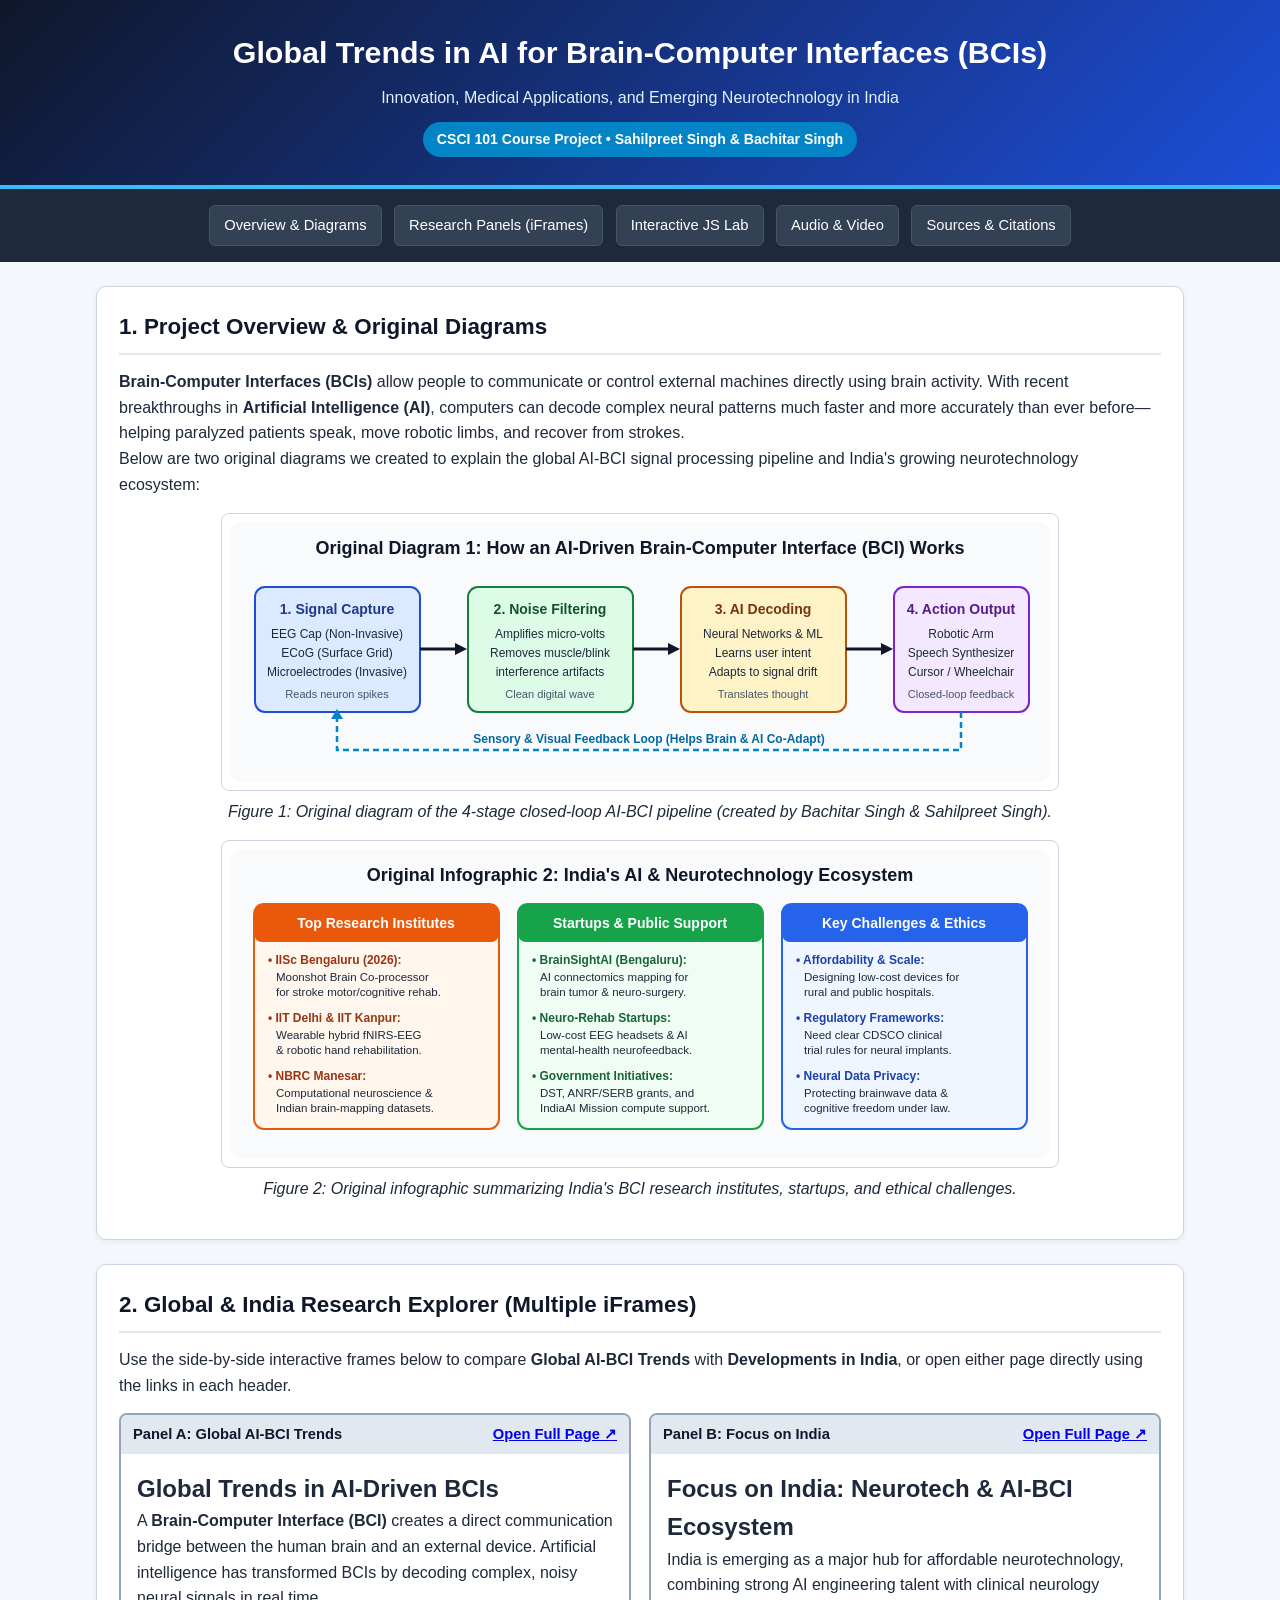
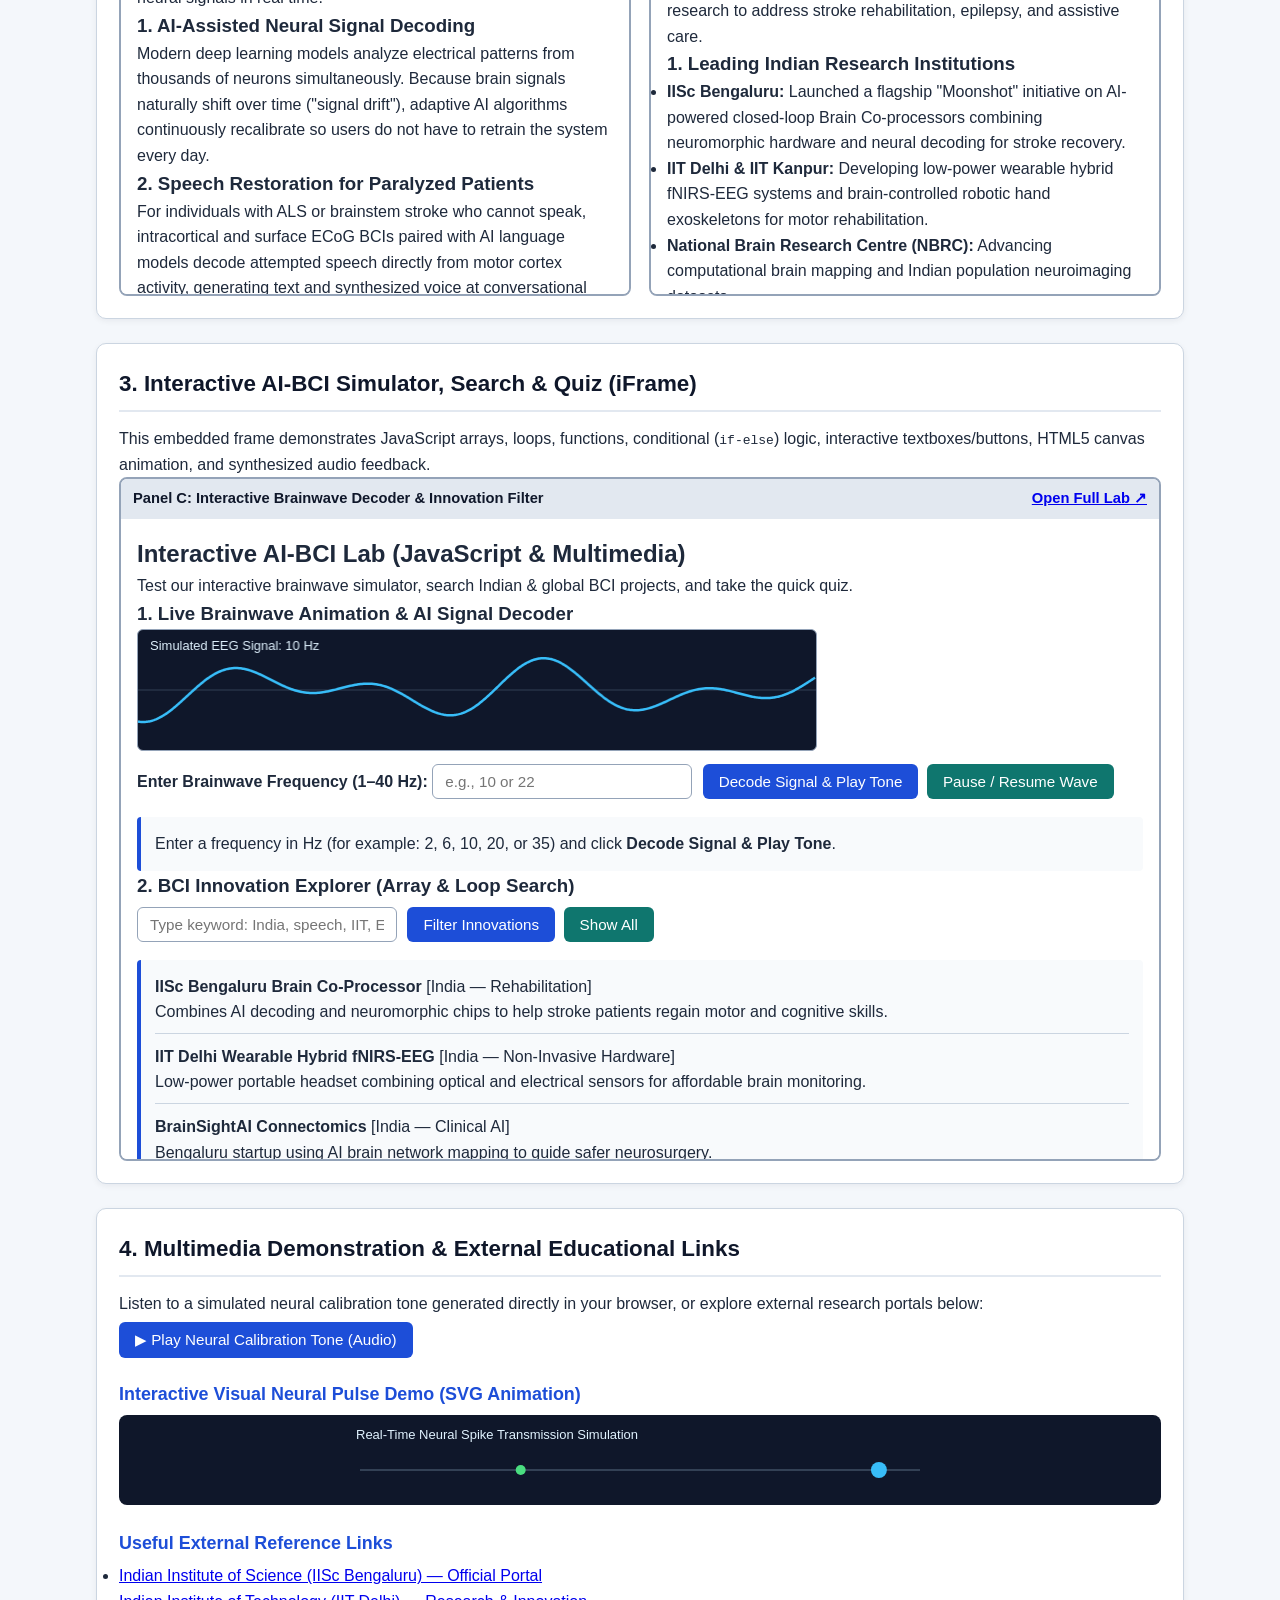
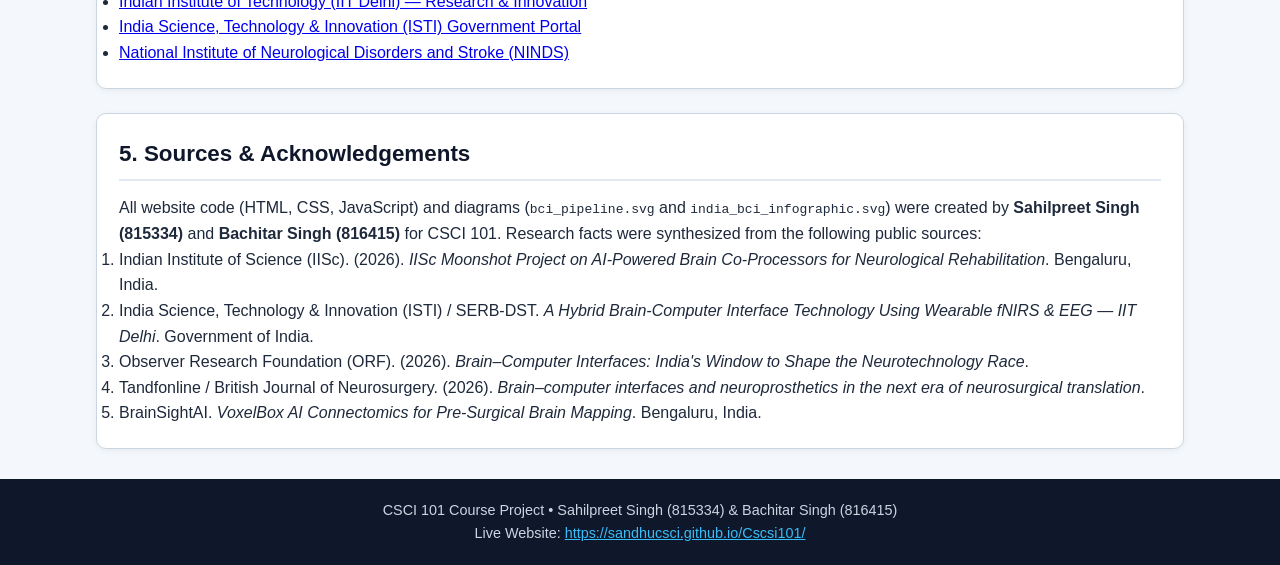
==== index.html @ 4a414115 "Add files via upload" ====
<!DOCTYPE html>
<html lang="en">
<head>
  <meta charset="UTF-8">
  <meta name="viewport" content="width=device-width, initial-scale=1.0">
  <title>Global Trends in AI for Brain-Computer Interfaces (BCIs) — India Focus</title>
  <link rel="stylesheet" href="style.css">
</head>
<body>

  <header>
    <h1>Global Trends in AI for Brain-Computer Interfaces (BCIs)</h1>
    <p>Innovation, Medical Applications, and Emerging Neurotechnology in India</p>
    <div class="pulse-badge">CSCI 101 Course Project • Sahilpreet Singh &amp; Bachitar Singh</div>
  </header>

  <nav>
    <a href="#overview">Overview &amp; Diagrams</a>
    <a href="#iframes-section">Research Panels (iFrames)</a>
    <a href="#interactive-lab">Interactive JS Lab</a>
    <a href="#multimedia-section">Audio &amp; Video</a>
    <a href="#sources">Sources &amp; Citations</a>
  </nav>

  <div class="container">

    <!-- Section 1: Overview & Original Diagrams -->
    <section id="overview" class="card">
      <h2>1. Project Overview &amp; Original Diagrams</h2>
      <p>
        <strong>Brain-Computer Interfaces (BCIs)</strong> allow people to communicate or control external machines directly using brain activity. With recent breakthroughs in <strong>Artificial Intelligence (AI)</strong>, computers can decode complex neural patterns much faster and more accurately than ever before—helping paralyzed patients speak, move robotic limbs, and recover from strokes.
      </p>
      <p>
        Below are two original diagrams we created to explain the global AI-BCI signal processing pipeline and India's growing neurotechnology ecosystem:
      </p>

      <div class="diagram-wrap">
        <img src="bci_pipeline.svg" alt="Original Diagram showing AI Brain-Computer Interface signal capture, filtering, AI decoding, and output">
        <p><em>Figure 1: Original diagram of the 4-stage closed-loop AI-BCI pipeline (created by Bachitar Singh &amp; Sahilpreet Singh).</em></p>
      </div>

      <div class="diagram-wrap">
        <img src="india_bci_infographic.svg" alt="Original Infographic of India's AI and Neurotechnology Ecosystem">
        <p><em>Figure 2: Original infographic summarizing India's BCI research institutes, startups, and ethical challenges.</em></p>
      </div>
    </section>

    <!-- Section 2: Multiple iFrames Organizing Research Content -->
    <section id="iframes-section" class="card">
      <h2>2. Global &amp; India Research Explorer (Multiple iFrames)</h2>
      <p>
        Use the side-by-side interactive frames below to compare <strong>Global AI-BCI Trends</strong> with <strong>Developments in India</strong>, or open either page directly using the links in each header.
      </p>

      <div class="iframe-grid">
        <div class="frame-box">
          <div class="frame-header">
            <span>Panel A: Global AI-BCI Trends</span>
            <a href="global.html" target="_blank">Open Full Page ↗</a>
          </div>
          <iframe src="global.html" title="Global Trends in AI-Driven BCIs"></iframe>
        </div>

        <div class="frame-box">
          <div class="frame-header">
            <span>Panel B: Focus on India</span>
            <a href="india.html" target="_blank">Open Full Page ↗</a>
          </div>
          <iframe src="india.html" title="BCI and Neurotechnology Developments in India"></iframe>
        </div>
      </div>
    </section>

    <!-- Section 3: Third iFrame for Interactive JavaScript Lab -->
    <section id="interactive-lab" class="card">
      <h2>3. Interactive AI-BCI Simulator, Search &amp; Quiz (iFrame)</h2>
      <p>
        This embedded frame demonstrates JavaScript arrays, loops, functions, conditional (<code>if-else</code>) logic, interactive textboxes/buttons, HTML5 canvas animation, and synthesized audio feedback.
      </p>
      <div class="frame-box">
        <div class="frame-header">
          <span>Panel C: Interactive Brainwave Decoder &amp; Innovation Filter</span>
          <a href="lab.html" target="_blank">Open Full Lab ↗</a>
        </div>
        <iframe src="lab.html" style="height: 640px;" title="Interactive AI-BCI Simulator and Quiz"></iframe>
      </div>
    </section>

    <!-- Section 4: Multimedia & External Reference Links -->
    <section id="multimedia-section" class="card">
      <h2>4. Multimedia Demonstration &amp; External Educational Links</h2>
      <p>
        Listen to a simulated neural calibration tone generated directly in your browser, or explore external research portals below:
      </p>
      <button class="btn" onclick="playQuickDemoSound()">▶ Play Neural Calibration Tone (Audio)</button>
      <span id="audioStatus" style="margin-left:10px; font-weight:bold; color:#0f766e;"></span>

      <div style="margin-top: 16px;">
        <h3>Interactive Visual Neural Pulse Demo (SVG Animation)</h3>
        <svg width="100%" height="90" viewBox="0 0 600 90" style="background:#0f172a; border-radius:8px;">
          <text x="16" y="24" fill="#e0f2fe" font-family="Arial" font-size="13">Real-Time Neural Spike Transmission Simulation</text>
          <line x1="20" y1="55" x2="580" y2="55" stroke="#334155" stroke-width="2"/>
          <circle cx="20" cy="55" r="8" fill="#38bdf8">
            <animate attributeName="cx" from="20" to="580" dur="2.5s" repeatCount="indefinite"/>
          </circle>
          <circle cx="20" cy="55" r="5" fill="#4ade80">
            <animate attributeName="cx" from="20" to="580" dur="1.8s" repeatCount="indefinite"/>
          </circle>
        </svg>
      </div>

      <h3 style="margin-top: 16px;">Useful External Reference Links</h3>
      <ul>
        <li><a href="https://www.iisc.ac.in/" target="_blank" rel="noopener">Indian Institute of Science (IISc Bengaluru) — Official Portal</a></li>
        <li><a href="https://home.iitd.ac.in/" target="_blank" rel="noopener">Indian Institute of Technology (IIT Delhi) — Research &amp; Innovation</a></li>
        <li><a href="https://www.indiascienceandtechnology.gov.in/" target="_blank" rel="noopener">India Science, Technology &amp; Innovation (ISTI) Government Portal</a></li>
        <li><a href="https://www.ninds.nih.gov/" target="_blank" rel="noopener">National Institute of Neurological Disorders and Stroke (NINDS)</a></li>
      </ul>
    </section>

    <!-- Section 5: Acknowledgements & Sources -->
    <section id="sources" class="card">
      <h2>5. Sources &amp; Acknowledgements</h2>
      <p>
        All website code (HTML, CSS, JavaScript) and diagrams (<code>bci_pipeline.svg</code> and <code>india_bci_infographic.svg</code>) were created by <strong>Sahilpreet Singh (815334)</strong> and <strong>Bachitar Singh (816415)</strong> for CSCI 101. Research facts were synthesized from the following public sources:
      </p>
      <ol>
        <li>Indian Institute of Science (IISc). (2026). <em>IISc Moonshot Project on AI-Powered Brain Co-Processors for Neurological Rehabilitation</em>. Bengaluru, India.</li>
        <li>India Science, Technology &amp; Innovation (ISTI) / SERB-DST. <em>A Hybrid Brain-Computer Interface Technology Using Wearable fNIRS &amp; EEG — IIT Delhi</em>. Government of India.</li>
        <li>Observer Research Foundation (ORF). (2026). <em>Brain–Computer Interfaces: India's Window to Shape the Neurotechnology Race</em>.</li>
        <li>Tandfonline / British Journal of Neurosurgery. (2026). <em>Brain–computer interfaces and neuroprosthetics in the next era of neurosurgical translation</em>.</li>
        <li>BrainSightAI. <em>VoxelBox AI Connectomics for Pre-Surgical Brain Mapping</em>. Bengaluru, India.</li>
      </ol>
    </section>

  </div>

  <footer>
    <p>CSCI 101 Course Project • Sahilpreet Singh (815334) &amp; Bachitar Singh (816415)</p>
    <p>Live Website: <a href="https://sandhucsci.github.io/Cscsi101/">https://sandhucsci.github.io/Cscsi101/</a></p>
  </footer>

  <script>
    function playQuickDemoSound() {
      var AudioCtx = window.AudioContext || window.webkitAudioContext;
      var ctx = new AudioCtx();
      var osc = ctx.createOscillator();
      var gain = ctx.createGain();
      osc.type = "triangle";
      osc.frequency.value = 440;
      gain.gain.setValueAtTime(0.18, ctx.currentTime);
      gain.gain.exponentialRampToValueAtTime(0.001, ctx.currentTime + 0.6);
      osc.connect(gain);
      gain.connect(ctx.destination);
      osc.start();
      osc.stop(ctx.currentTime + 0.6);
      document.getElementById("audioStatus").textContent = "Playing 440 Hz calibration pulse...";
    }
  </script>
</body>
</html>
---- style.css ----
/* CSCI 101 Project - Shared Stylesheet */
* {
  box-sizing: border-box;
  margin: 0;
  padding: 0;
}

body {
  font-family: Arial, Helvetica, sans-serif;
  background-color: #f4f7fb;
  color: #1e293b;
  line-height: 1.6;
}

header {
  background: linear-gradient(135deg, #0f172a, #1d4ed8);
  color: #ffffff;
  padding: 28px 20px;
  text-align: center;
  border-bottom: 4px solid #38bdf8;
}

header h1 {
  font-size: 1.9rem;
  margin-bottom: 8px;
}

header p {
  font-size: 1rem;
  color: #e0f2fe;
}

/* CSS Keyframe Animation for neural pulse badge */
@keyframes pulseSignal {
  0% { transform: scale(1); box-shadow: 0 0 0 0 rgba(56, 189, 248, 0.7); }
  70% { transform: scale(1.04); box-shadow: 0 0 0 12px rgba(56, 189, 248, 0); }
  100% { transform: scale(1); box-shadow: 0 0 0 0 rgba(56, 189, 248, 0); }
}

.pulse-badge {
  display: inline-block;
  margin-top: 12px;
  padding: 6px 14px;
  background-color: #0284c7;
  color: #ffffff;
  border-radius: 20px;
  font-size: 0.88rem;
  font-weight: bold;
  animation: pulseSignal 2.2s infinite;
}

nav {
  background-color: #1e293b;
  padding: 12px;
  text-align: center;
  position: sticky;
  top: 0;
  z-index: 100;
}

nav a, nav button {
  color: #ffffff;
  background-color: #334155;
  text-decoration: none;
  padding: 8px 14px;
  margin: 4px;
  border-radius: 6px;
  border: 1px solid #475569;
  font-size: 0.92rem;
  cursor: pointer;
  display: inline-block;
  transition: background-color 0.2s;
}

nav a:hover, nav button:hover {
  background-color: #2563eb;
}

.container {
  max-width: 1120px;
  margin: 24px auto;
  padding: 0 16px;
}

.card {
  background-color: #ffffff;
  border: 1px solid #cbd5e1;
  border-radius: 10px;
  padding: 22px;
  margin-bottom: 24px;
  box-shadow: 0 2px 6px rgba(15, 23, 42, 0.06);
}

.card h2 {
  color: #0f172a;
  border-bottom: 2px solid #e2e8f0;
  padding-bottom: 8px;
  margin-bottom: 14px;
  font-size: 1.4rem;
}

.card h3 {
  color: #1d4ed8;
  margin: 14px 0 6px;
  font-size: 1.12rem;
}

.iframe-grid {
  display: grid;
  grid-template-columns: 1fr 1fr;
  gap: 18px;
  margin-top: 14px;
}

@media (max-width: 820px) {
  .iframe-grid {
    grid-template-columns: 1fr;
  }
}

.frame-box {
  border: 2px solid #94a3b8;
  border-radius: 8px;
  overflow: hidden;
  background: #ffffff;
}

.frame-header {
  background-color: #e2e8f0;
  padding: 8px 12px;
  font-weight: bold;
  font-size: 0.92rem;
  color: #0f172a;
  display: flex;
  justify-content: space-between;
  align-items: center;
}

iframe {
  width: 100%;
  height: 440px;
  border: none;
  display: block;
}

.btn {
  background-color: #1d4ed8;
  color: #ffffff;
  border: none;
  padding: 9px 16px;
  border-radius: 6px;
  cursor: pointer;
  font-size: 0.95rem;
  margin: 6px 4px 6px 0;
}

.btn:hover {
  background-color: #1e40af;
}

.btn-secondary {
  background-color: #0f766e;
}

.btn-secondary:hover {
  background-color: #115e59;
}

input[type="text"], select {
  padding: 8px 12px;
  border: 1px solid #94a3b8;
  border-radius: 6px;
  font-size: 0.95rem;
  width: 260px;
  max-width: 100%;
  margin-right: 6px;
}

.output-box {
  margin-top: 12px;
  padding: 14px;
  background-color: #f8fafc;
  border-left: 4px solid #1d4ed8;
  border-radius: 4px;
}

.diagram-wrap {
  text-align: center;
  margin: 16px 0;
}

.diagram-wrap img, .diagram-wrap svg {
  max-width: 100%;
  height: auto;
  border: 1px solid #cbd5e1;
  border-radius: 8px;
  background: #ffffff;
  padding: 8px;
}

table.data-table {
  width: 100%;
  border-collapse: collapse;
  margin-top: 12px;
  font-size: 0.94rem;
}

table.data-table th, table.data-table td {
  border: 1px solid #cbd5e1;
  padding: 10px;
  text-align: left;
}

table.data-table th {
  background-color: #1e293b;
  color: #ffffff;
}

table.data-table tr:nth-child(even) {
  background-color: #f8fafc;
}

footer {
  background-color: #0f172a;
  color: #cbd5e1;
  text-align: center;
  padding: 20px;
  margin-top: 30px;
  font-size: 0.9rem;
}

footer a {
  color: #38bdf8;
}

/* Subpage compact body */
body.subpage {
  background-color: #ffffff;
  padding: 16px;
}
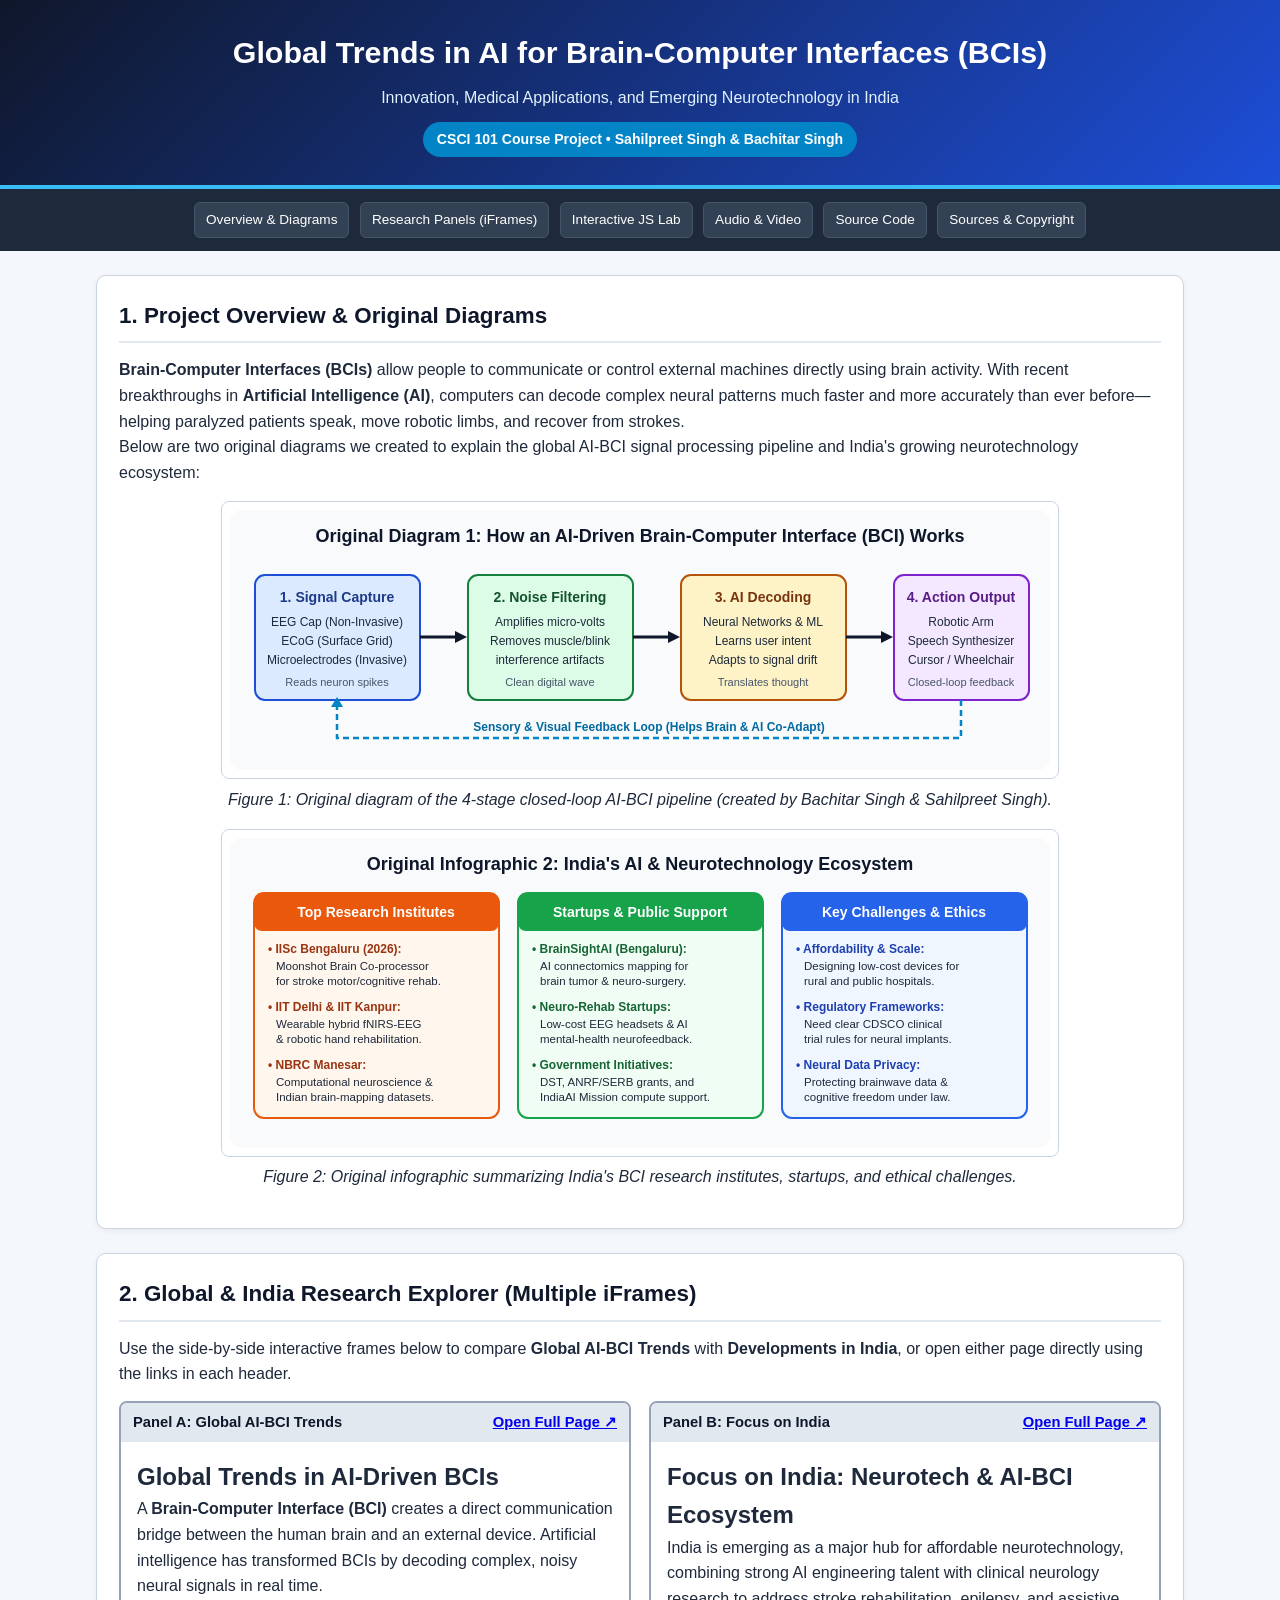
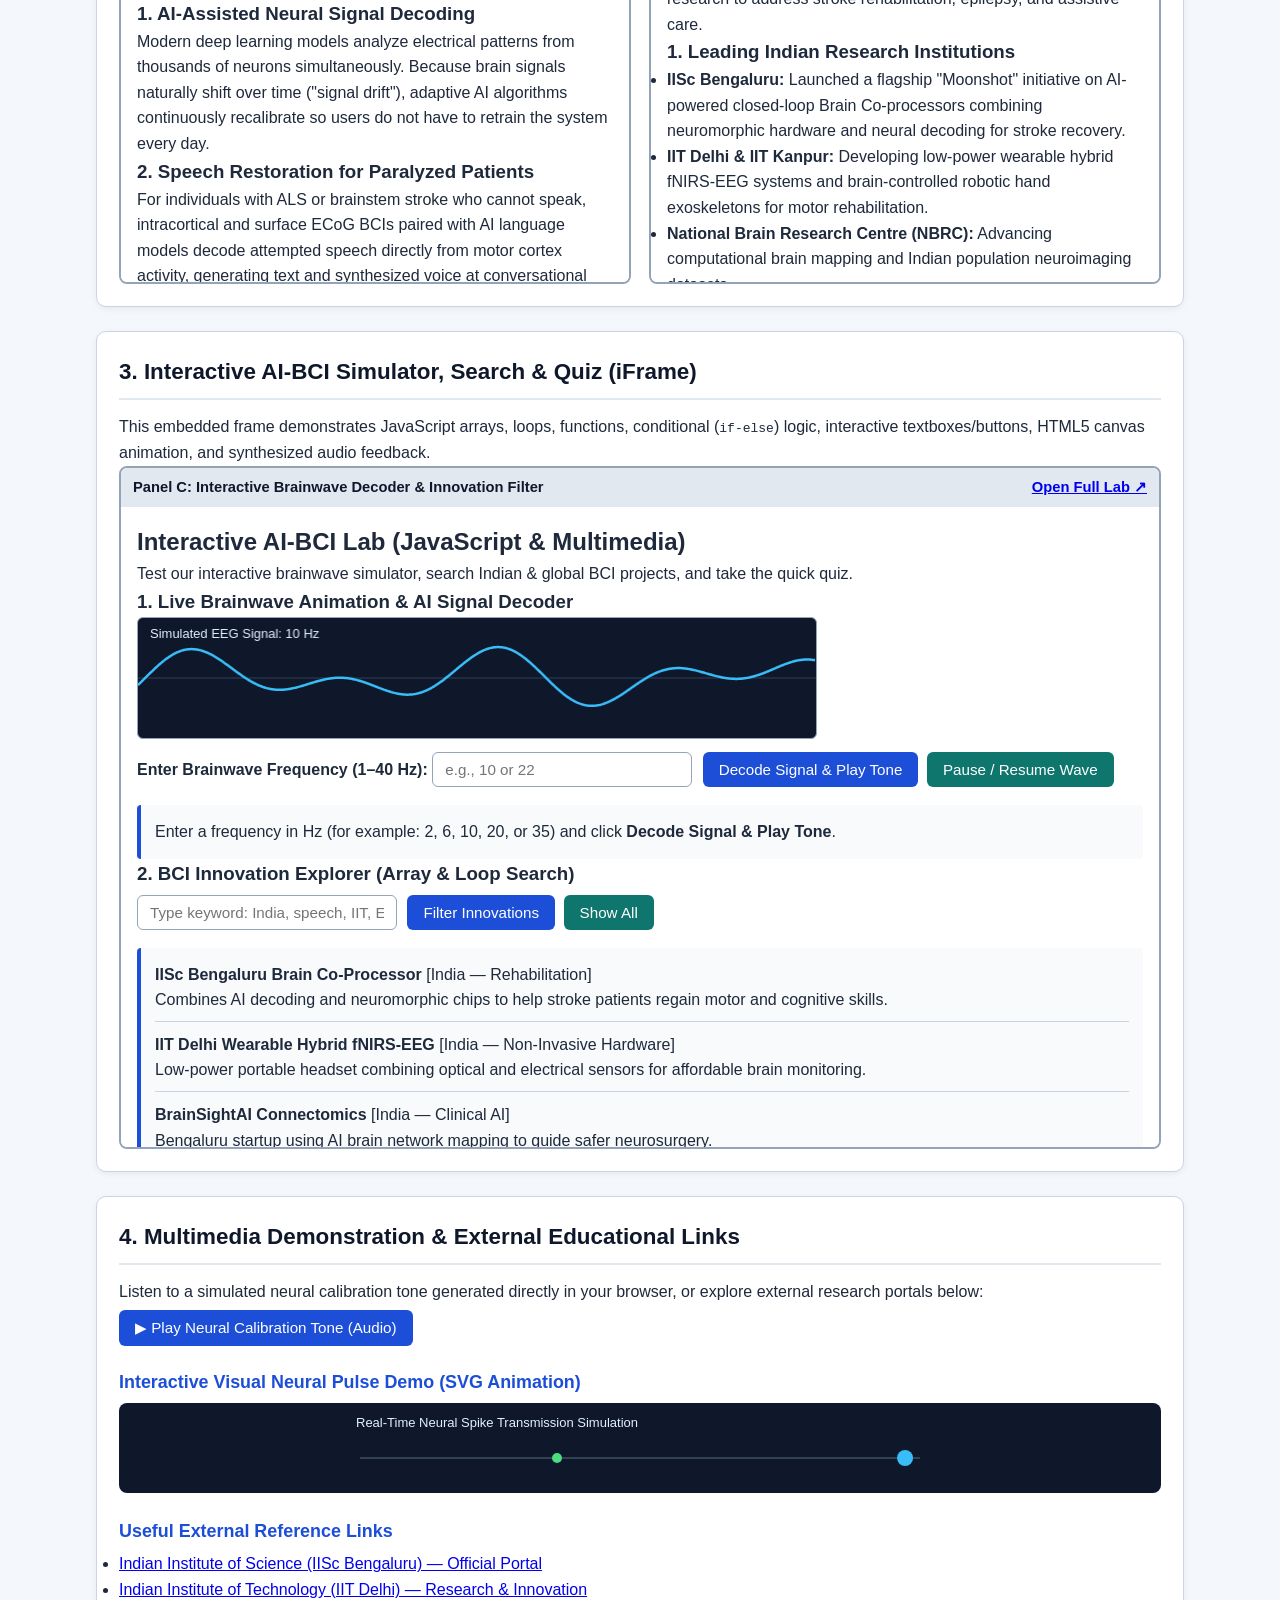
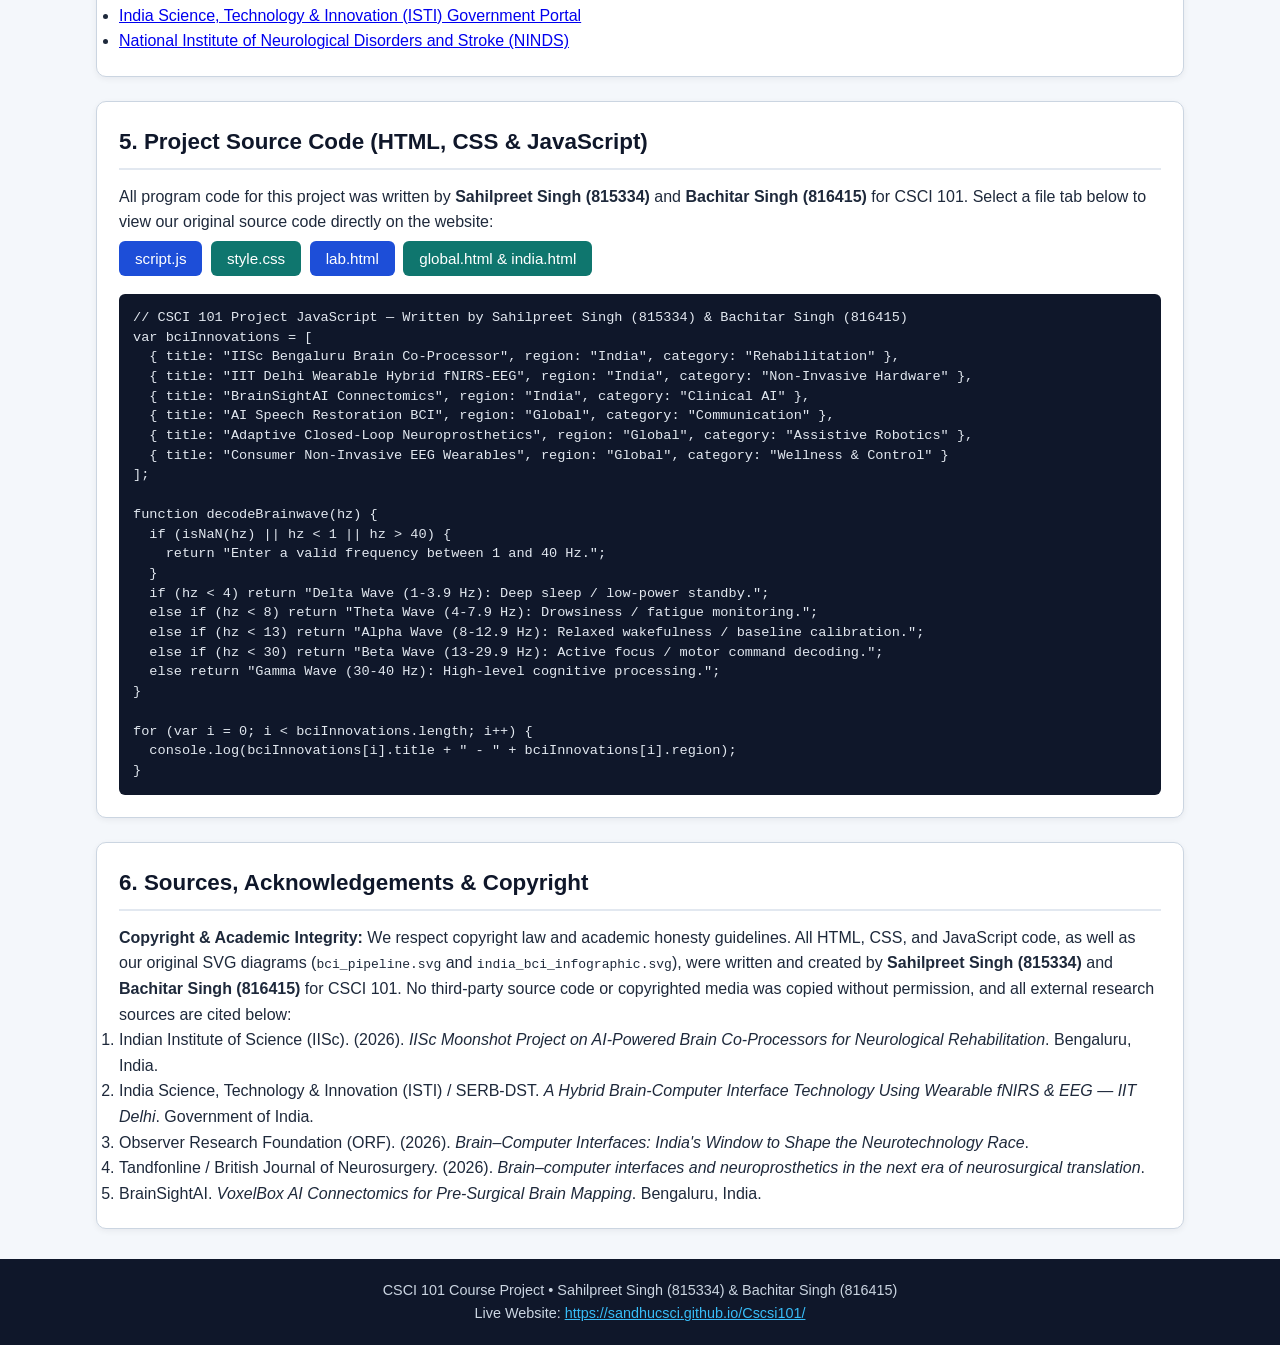
==== commit 935253e9: "Add files via upload" ====
--- a/index.html
+++ b/index.html
@@ -19,7 +19,8 @@
     <a href="#iframes-section">Research Panels (iFrames)</a>
     <a href="#interactive-lab">Interactive JS Lab</a>
     <a href="#multimedia-section">Audio &amp; Video</a>
-    <a href="#sources">Sources &amp; Citations</a>
+    <a href="#source-code-section">Source Code</a>
+    <a href="#sources">Sources &amp; Copyright</a>
   </nav>
 
   <div class="container">
@@ -118,11 +119,49 @@
       </ul>
     </section>
 
-    <!-- Section 5: Acknowledgements & Sources -->
+    <!-- Section 5: Project Source Code Posted Directly on the Website -->
+    <section id="source-code-section" class="card">
+      <h2>5. Project Source Code (HTML, CSS &amp; JavaScript)</h2>
+      <p>
+        All program code for this project was written by <strong>Sahilpreet Singh (815334)</strong> and <strong>Bachitar Singh (816415)</strong> for CSCI 101. Select a file tab below to view our original source code directly on the website:
+      </p>
+      <div>
+        <button class="btn" onclick="showCodeTab('js')">script.js</button>
+        <button class="btn btn-secondary" onclick="showCodeTab('css')">style.css</button>
+        <button class="btn" onclick="showCodeTab('lab')">lab.html</button>
+        <button class="btn btn-secondary" onclick="showCodeTab('subpages')">global.html &amp; india.html</button>
+      </div>
+      <pre id="codeViewer" class="code-box">// CSCI 101 Project JavaScript — Written by Sahilpreet Singh (815334) &amp; Bachitar Singh (816415)
+var bciInnovations = [
+  { title: "IISc Bengaluru Brain Co-Processor", region: "India", category: "Rehabilitation" },
+  { title: "IIT Delhi Wearable Hybrid fNIRS-EEG", region: "India", category: "Non-Invasive Hardware" },
+  { title: "BrainSightAI Connectomics", region: "India", category: "Clinical AI" },
+  { title: "AI Speech Restoration BCI", region: "Global", category: "Communication" },
+  { title: "Adaptive Closed-Loop Neuroprosthetics", region: "Global", category: "Assistive Robotics" },
+  { title: "Consumer Non-Invasive EEG Wearables", region: "Global", category: "Wellness &amp; Control" }
+];
+
+function decodeBrainwave(hz) {
+  if (isNaN(hz) || hz &lt; 1 || hz &gt; 40) {
+    return "Enter a valid frequency between 1 and 40 Hz.";
+  }
+  if (hz &lt; 4) return "Delta Wave (1-3.9 Hz): Deep sleep / low-power standby.";
+  else if (hz &lt; 8) return "Theta Wave (4-7.9 Hz): Drowsiness / fatigue monitoring.";
+  else if (hz &lt; 13) return "Alpha Wave (8-12.9 Hz): Relaxed wakefulness / baseline calibration.";
+  else if (hz &lt; 30) return "Beta Wave (13-29.9 Hz): Active focus / motor command decoding.";
+  else return "Gamma Wave (30-40 Hz): High-level cognitive processing.";
+}
+
+for (var i = 0; i &lt; bciInnovations.length; i++) {
+  console.log(bciInnovations[i].title + " - " + bciInnovations[i].region);
+}</pre>
+    </section>
+
+    <!-- Section 6: Acknowledgements, Sources & Copyright -->
     <section id="sources" class="card">
-      <h2>5. Sources &amp; Acknowledgements</h2>
-      <p>
-        All website code (HTML, CSS, JavaScript) and diagrams (<code>bci_pipeline.svg</code> and <code>india_bci_infographic.svg</code>) were created by <strong>Sahilpreet Singh (815334)</strong> and <strong>Bachitar Singh (816415)</strong> for CSCI 101. Research facts were synthesized from the following public sources:
+      <h2>6. Sources, Acknowledgements &amp; Copyright</h2>
+      <p>
+        <strong>Copyright &amp; Academic Integrity:</strong> We respect copyright law and academic honesty guidelines. All HTML, CSS, and JavaScript code, as well as our original SVG diagrams (<code>bci_pipeline.svg</code> and <code>india_bci_infographic.svg</code>), were written and created by <strong>Sahilpreet Singh (815334)</strong> and <strong>Bachitar Singh (816415)</strong> for CSCI 101. No third-party source code or copyrighted media was copied without permission, and all external research sources are cited below:
       </p>
       <ol>
         <li>Indian Institute of Science (IISc). (2026). <em>IISc Moonshot Project on AI-Powered Brain Co-Processors for Neurological Rehabilitation</em>. Bengaluru, India.</li>
@@ -156,6 +195,98 @@
       osc.stop(ctx.currentTime + 0.6);
       document.getElementById("audioStatus").textContent = "Playing 440 Hz calibration pulse...";
     }
+
+    function showCodeTab(tab) {
+      var viewer = document.getElementById("codeViewer");
+      if (tab === "js") {
+        viewer.textContent = "// script.js — Arrays, Loops, Functions, If-Else & Canvas Wave
+" +
+          "var bciInnovations = [
+" +
+          "  { title: "IISc Bengaluru Brain Co-Processor", region: "India" },
+" +
+          "  { title: "IIT Delhi Wearable Hybrid fNIRS-EEG", region: "India" },
+" +
+          "  { title: "BrainSightAI Connectomics", region: "India" },
+" +
+          "  { title: "AI Speech Restoration BCI", region: "Global" },
+" +
+          "  { title: "Adaptive Closed-Loop Neuroprosthetics", region: "Global" },
+" +
+          "  { title: "Consumer Non-Invasive EEG Wearables", region: "Global" }
+" +
+          "];
+
+" +
+          "function decodeBrainwave() {
+" +
+          "  var hz = parseFloat(document.getElementById("hzInput").value);
+" +
+          "  if (isNaN(hz) || hz < 1 || hz > 40) return;
+" +
+          "  if (hz < 4) { /* Delta */ }
+" +
+          "  else if (hz < 8) { /* Theta */ }
+" +
+          "  else if (hz < 13) { /* Alpha */ }
+" +
+          "  else if (hz < 30) { /* Beta */ }
+" +
+          "  else { /* Gamma */ }
+" +
+          "}";
+      } else if (tab === "css") {
+        viewer.textContent = "/* style.css — Layout, Responsive Grid, Table Scroll & Pulse Animation */
+" +
+          "@keyframes pulseSignal {
+" +
+          "  0% { transform: scale(1); }
+" +
+          "  70% { transform: scale(1.04); }
+" +
+          "  100% { transform: scale(1); }
+" +
+          "}
+
+" +
+          ".table-wrap {
+" +
+          "  width: 100%;
+" +
+          "  overflow-x: auto;
+" +
+          "}
+
+" +
+          ".iframe-grid {
+" +
+          "  display: grid;
+" +
+          "  grid-template-columns: 1fr 1fr;
+" +
+          "  gap: 18px;
+" +
+          "}";
+      } else if (tab === "lab") {
+        viewer.textContent = "<!-- lab.html — Interactive Brainwave Simulator, Search & Quiz -->
+" +
+          "<canvas id="brainCanvas" width="680" height="120"></canvas>
+" +
+          "<input type="text" id="hzInput" placeholder="e.g., 10 or 22">
+" +
+          "<button class="btn" onclick="decodeBrainwave()">Decode Signal & Play Tone</button>
+" +
+          "<input type="text" id="searchBox" placeholder="Type keyword: India, speech, IIT, EEG...">
+" +
+          "<button class="btn" onclick="searchProjects()">Filter Innovations</button>";
+      } else {
+        viewer.textContent = "<!-- global.html & india.html — Embedded inside <iframe> panels -->
+" +
+          "<!-- global.html: Global AI-BCI trends + scrollable modality comparison table -->
+" +
+          "<!-- india.html: IISc Bengaluru, IIT Delhi/Kanpur, NBRC, BrainSightAI & ethics -->";
+      }
+    }
   </script>
 </body>
-</html>
+</html>
--- a/style.css
+++ b/style.css
@@ -51,7 +51,7 @@
 
 nav {
   background-color: #1e293b;
-  padding: 12px;
+  padding: 10px;
   text-align: center;
   position: sticky;
   top: 0;
@@ -62,11 +62,11 @@
   color: #ffffff;
   background-color: #334155;
   text-decoration: none;
-  padding: 8px 14px;
-  margin: 4px;
+  padding: 6px 11px;
+  margin: 3px;
   border-radius: 6px;
   border: 1px solid #475569;
-  font-size: 0.92rem;
+  font-size: 0.85rem;
   cursor: pointer;
   display: inline-block;
   transition: background-color 0.2s;
@@ -184,6 +184,18 @@
   border-radius: 4px;
 }
 
+.code-box {
+  margin-top: 12px;
+  padding: 14px;
+  background-color: #0f172a;
+  color: #e2e8f0;
+  border-radius: 6px;
+  overflow-x: auto;
+  font-family: Consolas, Monaco, monospace;
+  font-size: 0.85rem;
+  line-height: 1.45;
+}
+
 .diagram-wrap {
   text-align: center;
   margin: 16px 0;
@@ -198,16 +210,23 @@
   padding: 8px;
 }
 
+.table-wrap {
+  width: 100%;
+  overflow-x: auto;
+  -webkit-overflow-scrolling: touch;
+}
+
 table.data-table {
   width: 100%;
+  min-width: 480px;
   border-collapse: collapse;
   margin-top: 12px;
-  font-size: 0.94rem;
+  font-size: 0.92rem;
 }
 
 table.data-table th, table.data-table td {
   border: 1px solid #cbd5e1;
-  padding: 10px;
+  padding: 9px;
   text-align: left;
 }
 
@@ -237,4 +256,4 @@
 body.subpage {
   background-color: #ffffff;
   padding: 16px;
-}
+}
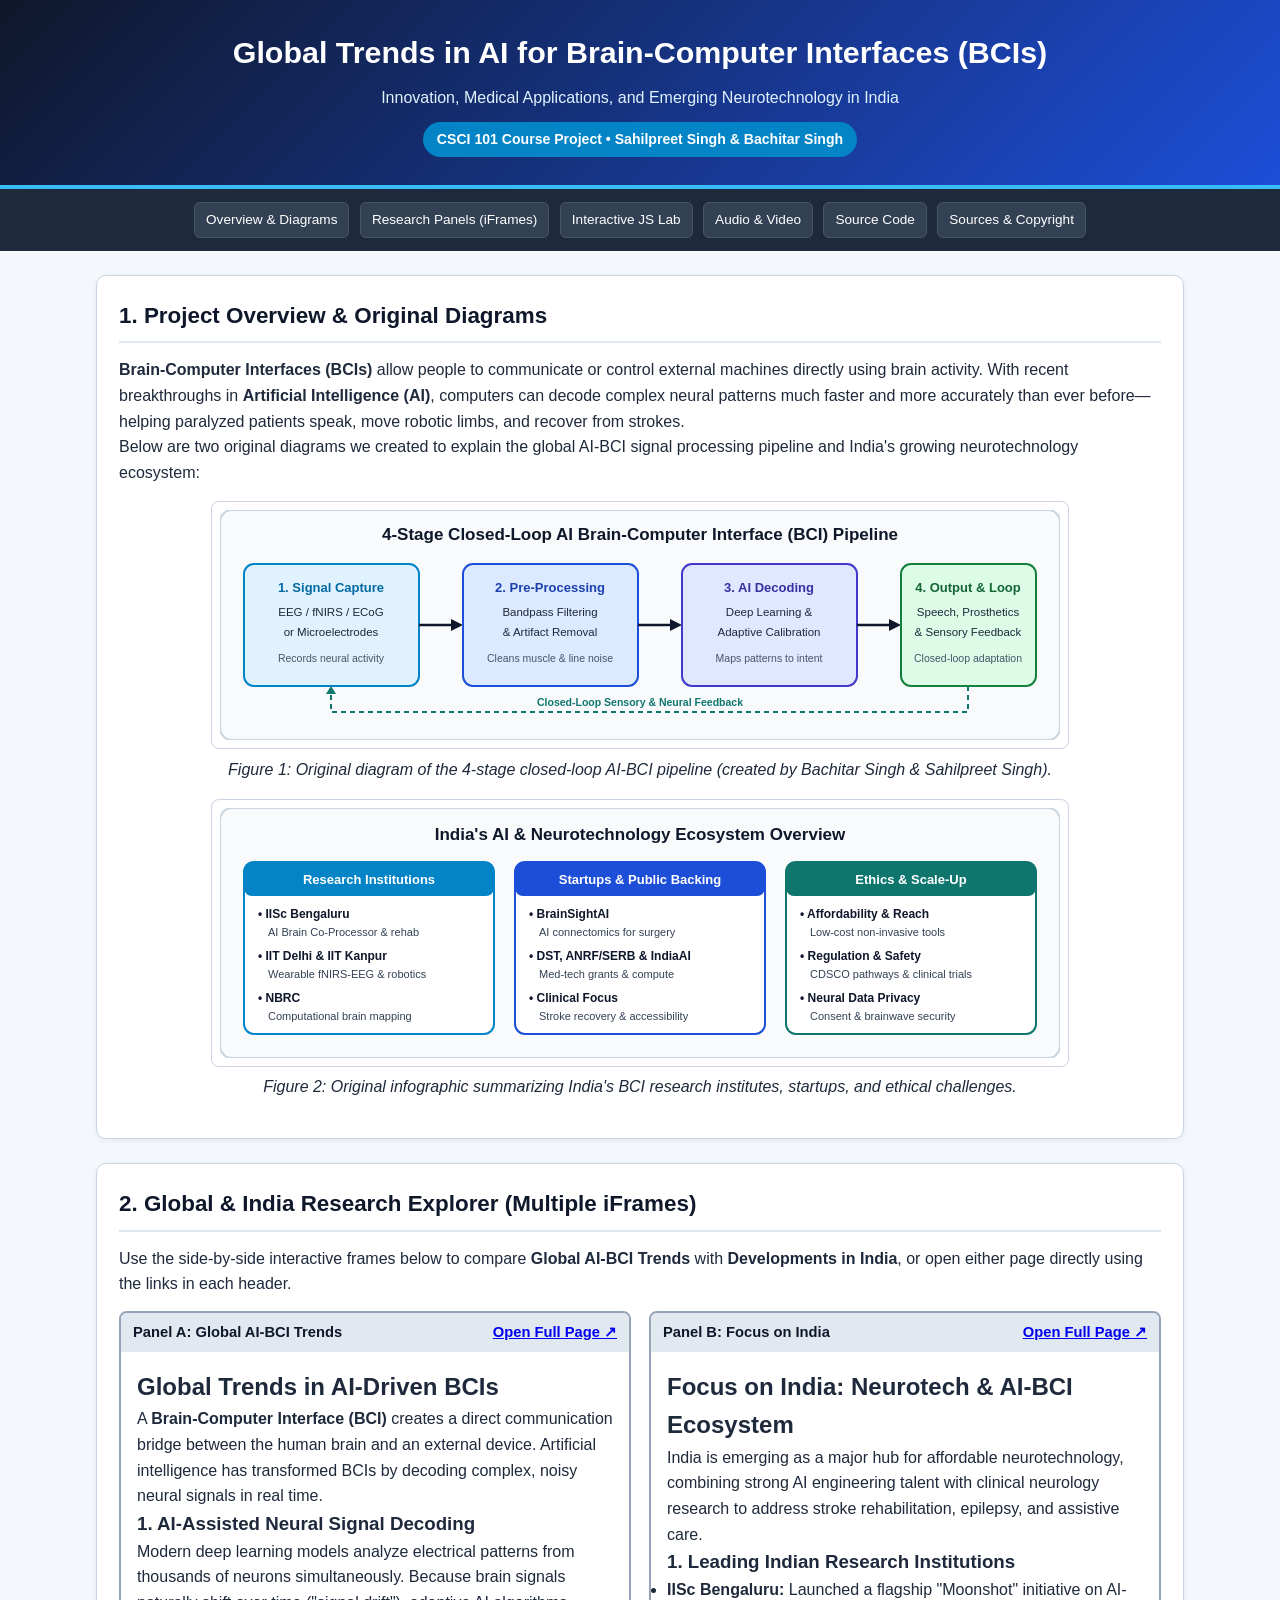
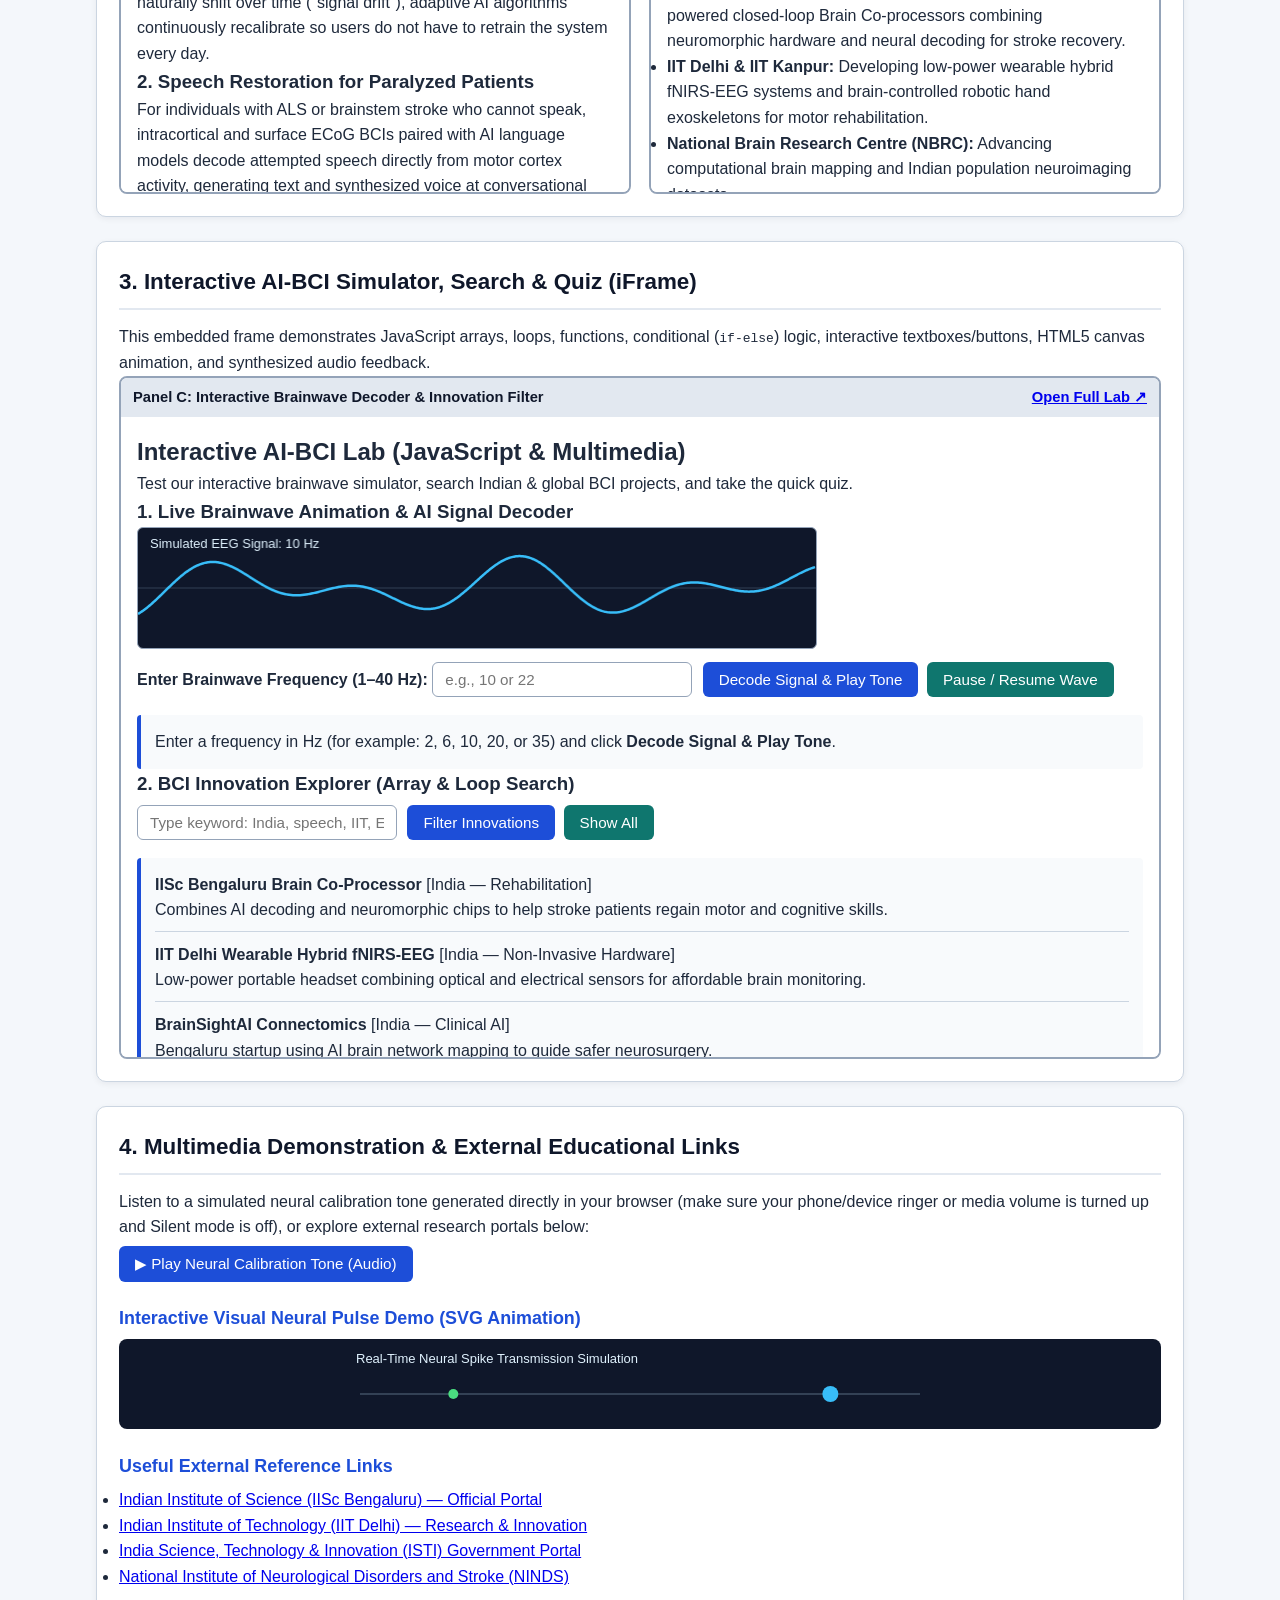
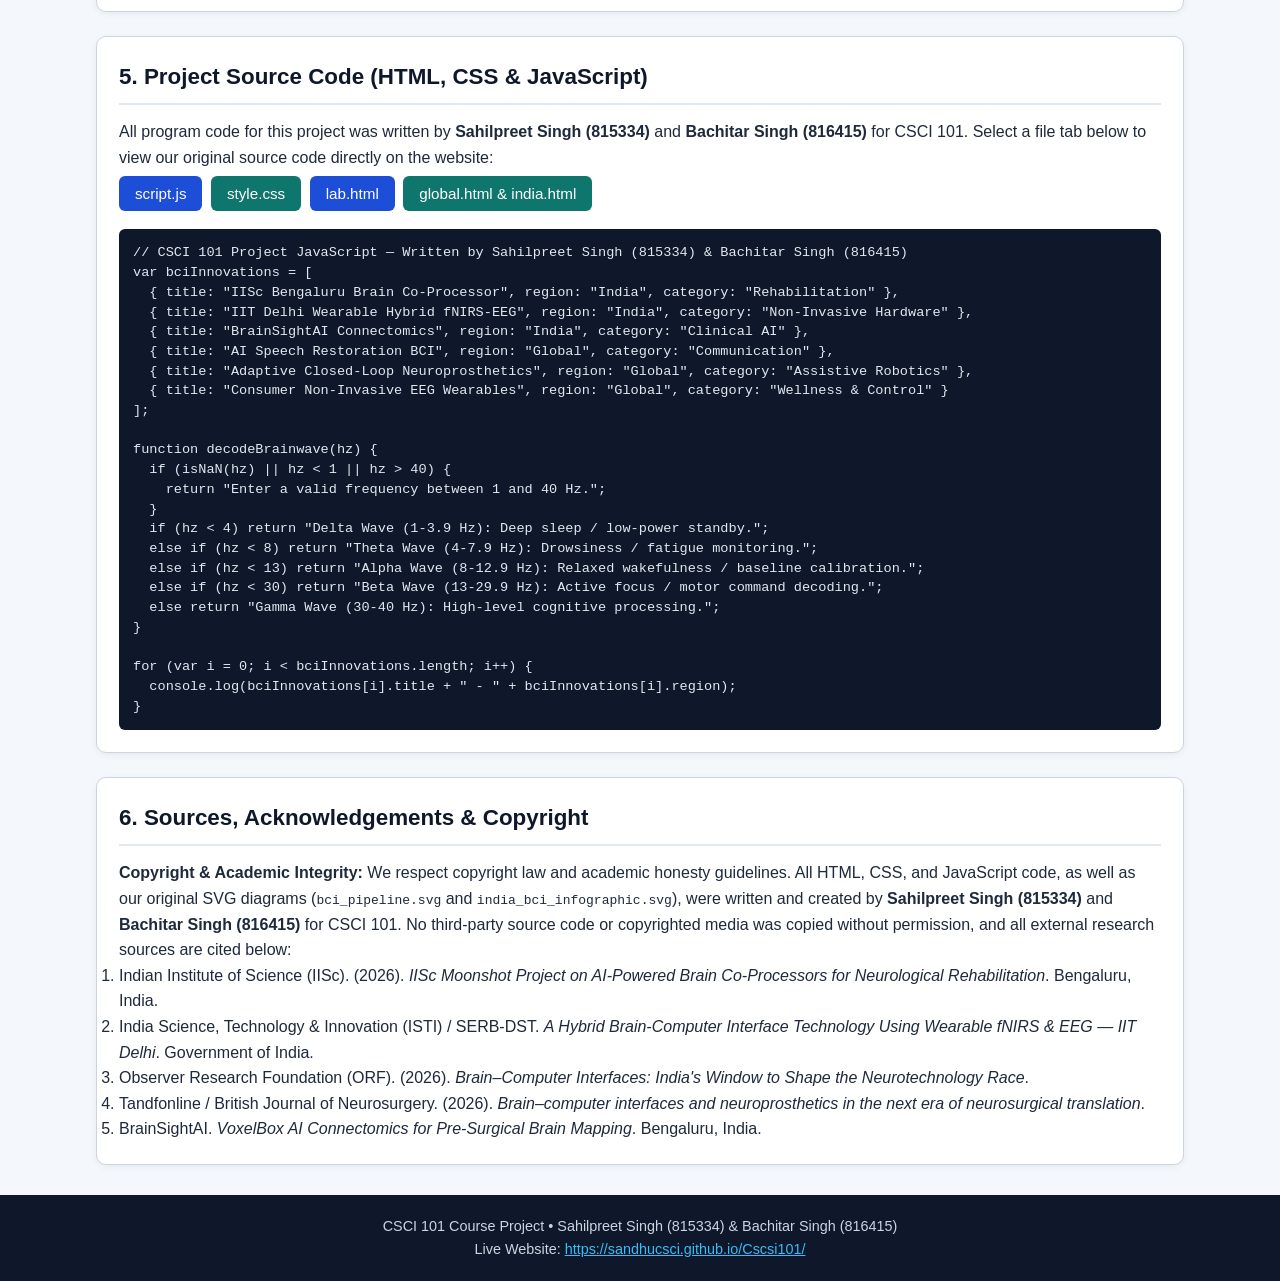
==== commit c436de1a: "Add files via upload" ====
--- a/index.html
+++ b/index.html
@@ -91,10 +91,10 @@
     <section id="multimedia-section" class="card">
       <h2>4. Multimedia Demonstration &amp; External Educational Links</h2>
       <p>
-        Listen to a simulated neural calibration tone generated directly in your browser, or explore external research portals below:
+        Listen to a simulated neural calibration tone generated directly in your browser (make sure your phone/device ringer or media volume is turned up and Silent mode is off), or explore external research portals below:
       </p>
       <button class="btn" onclick="playQuickDemoSound()">▶ Play Neural Calibration Tone (Audio)</button>
-      <span id="audioStatus" style="margin-left:10px; font-weight:bold; color:#0f766e;"></span>
+      <div id="audioStatus" style="margin-top:8px; font-weight:bold; color:#0f766e;"></div>
 
       <div style="margin-top: 16px;">
         <h3>Interactive Visual Neural Pulse Demo (SVG Animation)</h3>
@@ -180,113 +180,113 @@
   </footer>
 
   <script>
+    var demoAudioCtx = null;
+
+    function getDemoAudioContext() {
+      var AudioCtx = window.AudioContext || window.webkitAudioContext;
+      if (!AudioCtx) return null;
+      if (!demoAudioCtx || demoAudioCtx.state === "closed") {
+        demoAudioCtx = new AudioCtx();
+      }
+      if (demoAudioCtx.state === "suspended") {
+        demoAudioCtx.resume();
+      }
+      return demoAudioCtx;
+    }
+
     function playQuickDemoSound() {
-      var AudioCtx = window.AudioContext || window.webkitAudioContext;
-      var ctx = new AudioCtx();
-      var osc = ctx.createOscillator();
-      var gain = ctx.createGain();
-      osc.type = "triangle";
-      osc.frequency.value = 440;
-      gain.gain.setValueAtTime(0.18, ctx.currentTime);
-      gain.gain.exponentialRampToValueAtTime(0.001, ctx.currentTime + 0.6);
-      osc.connect(gain);
-      gain.connect(ctx.destination);
-      osc.start();
-      osc.stop(ctx.currentTime + 0.6);
-      document.getElementById("audioStatus").textContent = "Playing 440 Hz calibration pulse...";
+      var statusEl = document.getElementById("audioStatus");
+      try {
+        var ctx = getDemoAudioContext();
+        if (!ctx) {
+          statusEl.textContent = "Web Audio is not supported on this browser.";
+          return;
+        }
+        var startTone = function() {
+          var osc = ctx.createOscillator();
+          var gain = ctx.createGain();
+          osc.type = "sine";
+          osc.frequency.setValueAtTime(440, ctx.currentTime);
+          gain.gain.setValueAtTime(0.01, ctx.currentTime);
+          gain.gain.linearRampToValueAtTime(0.35, ctx.currentTime + 0.04);
+          gain.gain.exponentialRampToValueAtTime(0.001, ctx.currentTime + 0.85);
+          osc.connect(gain);
+          gain.connect(ctx.destination);
+          osc.start(ctx.currentTime);
+          osc.stop(ctx.currentTime + 0.88);
+          statusEl.textContent = "Playing 440 Hz neural calibration tone (check device media volume & silent switch).";
+        };
+        if (ctx.state === "suspended") {
+          ctx.resume().then(startTone).catch(startTone);
+        } else {
+          startTone();
+        }
+      } catch (err) {
+        statusEl.textContent = "Could not play audio: " + err.message;
+      }
     }
 
     function showCodeTab(tab) {
       var viewer = document.getElementById("codeViewer");
       if (tab === "js") {
-        viewer.textContent = "// script.js — Arrays, Loops, Functions, If-Else & Canvas Wave
-" +
-          "var bciInnovations = [
-" +
-          "  { title: "IISc Bengaluru Brain Co-Processor", region: "India" },
-" +
-          "  { title: "IIT Delhi Wearable Hybrid fNIRS-EEG", region: "India" },
-" +
-          "  { title: "BrainSightAI Connectomics", region: "India" },
-" +
-          "  { title: "AI Speech Restoration BCI", region: "Global" },
-" +
-          "  { title: "Adaptive Closed-Loop Neuroprosthetics", region: "Global" },
-" +
-          "  { title: "Consumer Non-Invasive EEG Wearables", region: "Global" }
-" +
-          "];
-
-" +
-          "function decodeBrainwave() {
-" +
-          "  var hz = parseFloat(document.getElementById("hzInput").value);
-" +
-          "  if (isNaN(hz) || hz < 1 || hz > 40) return;
-" +
-          "  if (hz < 4) { /* Delta */ }
-" +
-          "  else if (hz < 8) { /* Theta */ }
-" +
-          "  else if (hz < 13) { /* Alpha */ }
-" +
-          "  else if (hz < 30) { /* Beta */ }
-" +
-          "  else { /* Gamma */ }
-" +
-          "}";
+        viewer.textContent = [
+          "// script.js — Arrays, Loops, Functions, If-Else & Canvas Wave",
+          "var bciInnovations = [",
+          '  { title: "IISc Bengaluru Brain Co-Processor", region: "India" },',
+          '  { title: "IIT Delhi Wearable Hybrid fNIRS-EEG", region: "India" },',
+          '  { title: "BrainSightAI Connectomics", region: "India" },',
+          '  { title: "AI Speech Restoration BCI", region: "Global" },',
+          '  { title: "Adaptive Closed-Loop Neuroprosthetics", region: "Global" },',
+          '  { title: "Consumer Non-Invasive EEG Wearables", region: "Global" }',
+          "];",
+          "",
+          "function decodeBrainwave() {",
+          '  var hz = parseFloat(document.getElementById("hzInput").value);',
+          "  if (isNaN(hz) || hz < 1 || hz > 40) return;",
+          "  if (hz < 4) { /* Delta */ }",
+          "  else if (hz < 8) { /* Theta */ }",
+          "  else if (hz < 13) { /* Alpha */ }",
+          "  else if (hz < 30) { /* Beta */ }",
+          "  else { /* Gamma */ }",
+          "}"
+        ].join("\n");
       } else if (tab === "css") {
-        viewer.textContent = "/* style.css — Layout, Responsive Grid, Table Scroll & Pulse Animation */
-" +
-          "@keyframes pulseSignal {
-" +
-          "  0% { transform: scale(1); }
-" +
-          "  70% { transform: scale(1.04); }
-" +
-          "  100% { transform: scale(1); }
-" +
-          "}
-
-" +
-          ".table-wrap {
-" +
-          "  width: 100%;
-" +
-          "  overflow-x: auto;
-" +
-          "}
-
-" +
-          ".iframe-grid {
-" +
-          "  display: grid;
-" +
-          "  grid-template-columns: 1fr 1fr;
-" +
-          "  gap: 18px;
-" +
-          "}";
+        viewer.textContent = [
+          "/* style.css — Layout, Responsive Grid, Table Scroll & Pulse Animation */",
+          "@keyframes pulseSignal {",
+          "  0% { transform: scale(1); }",
+          "  70% { transform: scale(1.04); }",
+          "  100% { transform: scale(1); }",
+          "}",
+          "",
+          ".table-wrap {",
+          "  width: 100%;",
+          "  overflow-x: auto;",
+          "}",
+          "",
+          ".iframe-grid {",
+          "  display: grid;",
+          "  grid-template-columns: 1fr 1fr;",
+          "  gap: 18px;",
+          "}"
+        ].join("\n");
       } else if (tab === "lab") {
-        viewer.textContent = "<!-- lab.html — Interactive Brainwave Simulator, Search & Quiz -->
-" +
-          "<canvas id="brainCanvas" width="680" height="120"></canvas>
-" +
-          "<input type="text" id="hzInput" placeholder="e.g., 10 or 22">
-" +
-          "<button class="btn" onclick="decodeBrainwave()">Decode Signal & Play Tone</button>
-" +
-          "<input type="text" id="searchBox" placeholder="Type keyword: India, speech, IIT, EEG...">
-" +
-          "<button class="btn" onclick="searchProjects()">Filter Innovations</button>";
+        viewer.textContent = [
+          "<!-- lab.html — Interactive Brainwave Simulator, Search & Quiz -->",
+          '<canvas id="brainCanvas" width="680" height="120"></canvas>',
+          '<input type="text" id="hzInput" placeholder="e.g., 10 or 22">',
+          '<button class="btn" onclick="decodeBrainwave()">Decode Signal & Play Tone</button>',
+          '<input type="text" id="searchBox" placeholder="Type keyword: India, speech, IIT, EEG...">',
+          '<button class="btn" onclick="searchProjects()">Filter Innovations</button>'
+        ].join("\n");
       } else {
-        viewer.textContent = "<!-- global.html & india.html — Embedded inside <iframe> panels -->
-" +
-          "<!-- global.html: Global AI-BCI trends + scrollable modality comparison table -->
-" +
-          "<!-- india.html: IISc Bengaluru, IIT Delhi/Kanpur, NBRC, BrainSightAI & ethics -->";
+        viewer.textContent = [
+          "<!-- global.html & india.html — Embedded inside <iframe> panels -->",
+          "<!-- global.html: Global AI-BCI trends + scrollable modality comparison table -->",
+          "<!-- india.html: IISc Bengaluru, IIT Delhi/Kanpur, NBRC, BrainSightAI & ethics -->"
+        ].join("\n");
       }
     }
   </script>
 </body>
-</html>+</html>
